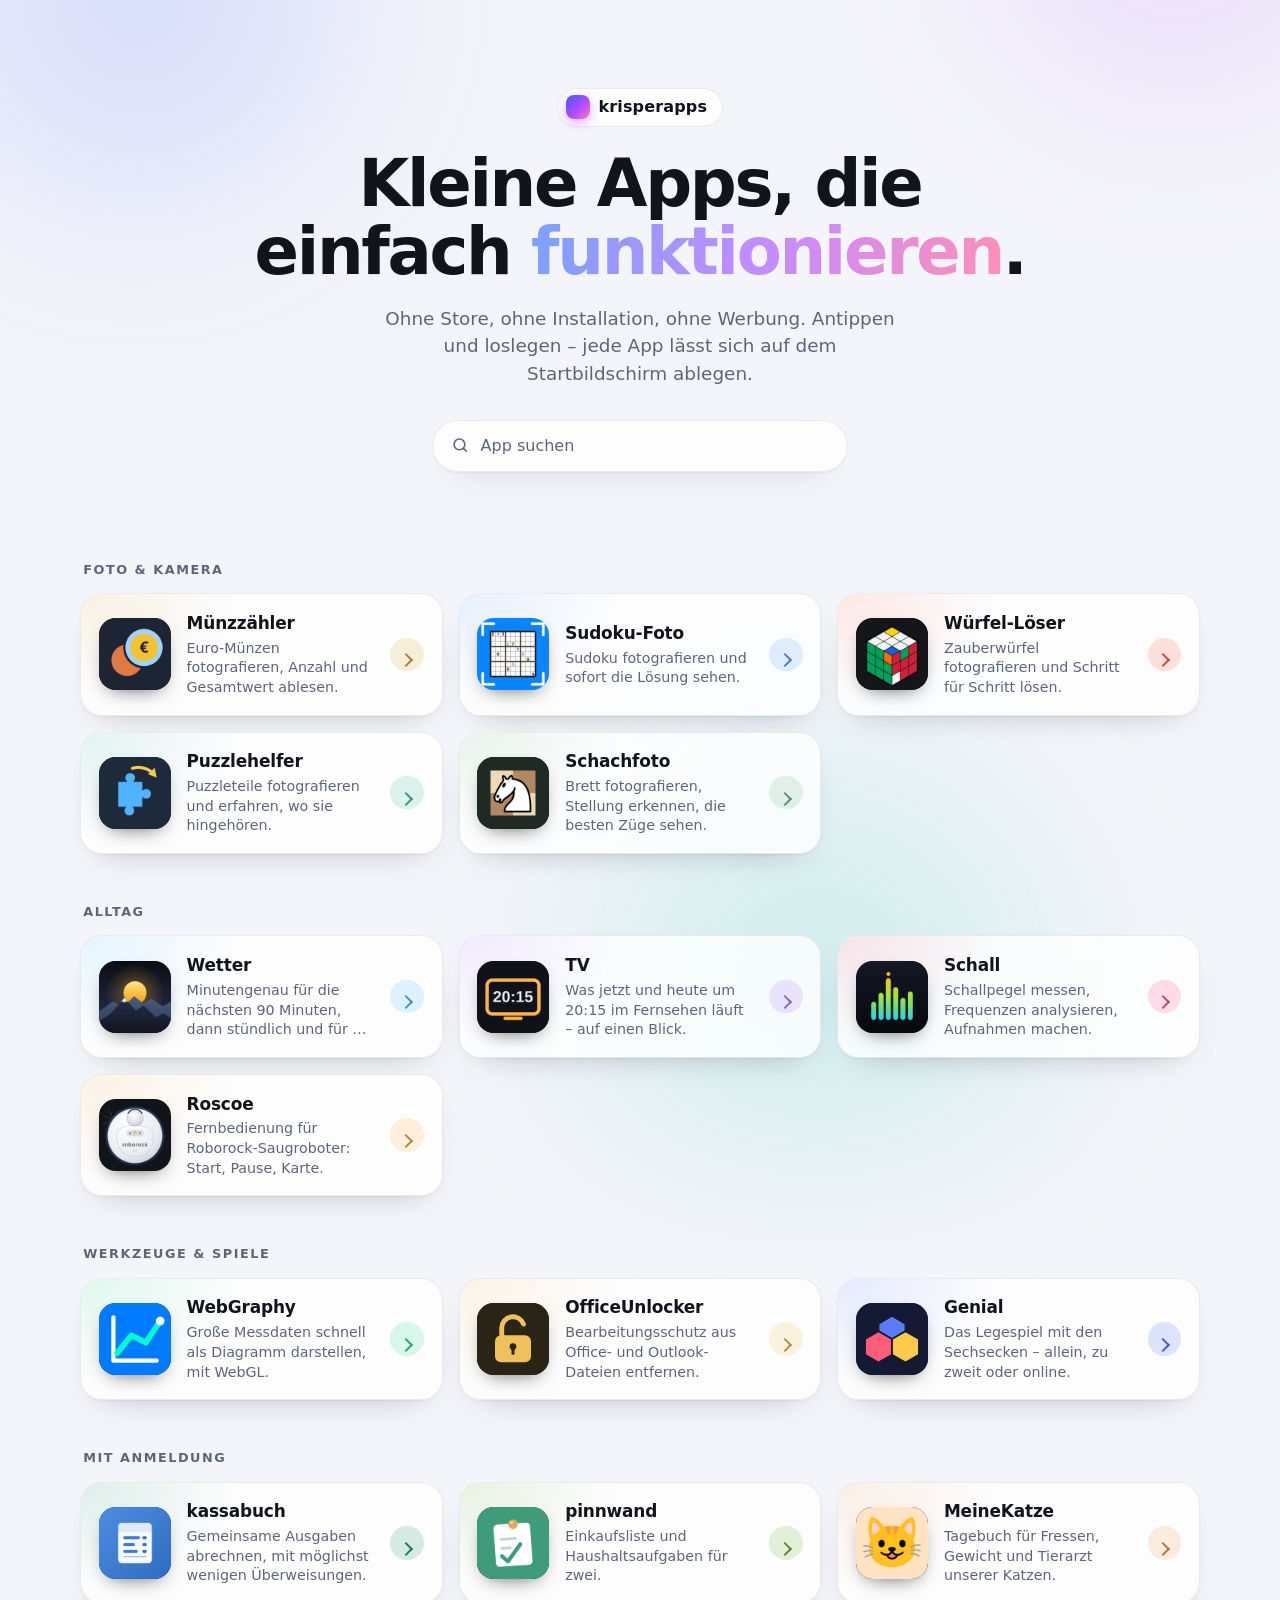
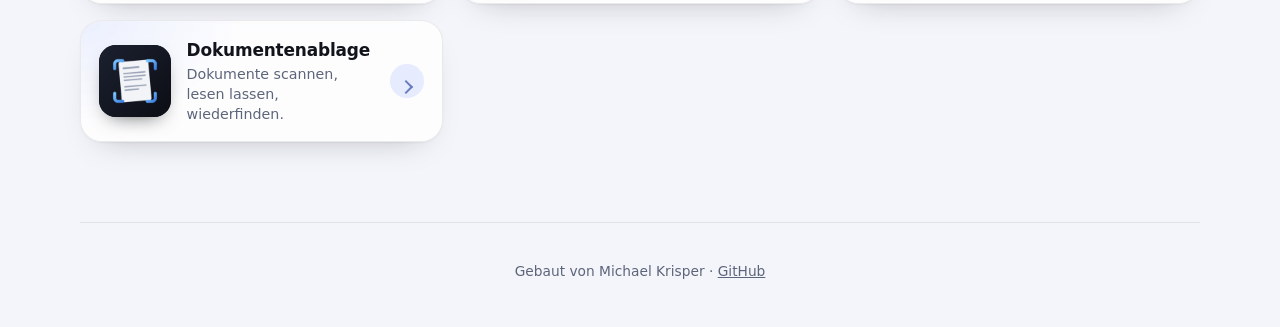
==== krisperapps.de/index.html @ e1008fd4 "Add the krisperapps.de start page and fix the app links Closes #1" ====
<!doctype html>
<html lang="de">
<head>
<meta charset="utf-8">
<meta name="viewport" content="width=device-width, initial-scale=1, viewport-fit=cover">
<title>krisperapps – kleine Apps, die einfach funktionieren</title>
<meta name="description" content="Web-Apps von Michael Krisper: Foto-Helfer, Wetter, TV-Programm, Werkzeuge und Spiele. Ohne Installation, direkt im Browser.">
<meta name="theme-color" content="#0b0d14" media="(prefers-color-scheme: dark)">
<meta name="theme-color" content="#f4f5fa" media="(prefers-color-scheme: light)">
<link rel="icon" href="favicon.svg" type="image/svg+xml">
<link rel="stylesheet" href="style.css">
</head>
<body>
<div class="glow" aria-hidden="true"></div>

<header class="hero">
  <p class="brand"><span class="mark" aria-hidden="true"></span>krisperapps</p>
  <h1>Kleine Apps, die einfach <em>funktionieren</em>.</h1>
  <p class="lead">Ohne Store, ohne Installation, ohne Werbung. Antippen und loslegen – jede App lässt sich auf dem Startbildschirm ablegen.</p>
  <label class="search">
    <svg viewBox="0 0 24 24" aria-hidden="true"><circle cx="11" cy="11" r="7"/><path d="m20 20-3.5-3.5"/></svg>
    <input id="q" type="search" placeholder="App suchen" autocomplete="off" aria-label="App suchen">
  </label>
</header>

<main id="apps">

<section>
  <h2>Foto &amp; Kamera</h2>
  <div class="grid">
    <a class="card" href="https://muenzen.krisperapps.de/" style="--accent:#e2b13c">
      <img src="icons/muenzen.png" alt="" width="72" height="72" loading="lazy">
      <div><h3>Münzzähler</h3><p>Euro-Münzen fotografieren, Anzahl und Gesamtwert ablesen.</p></div>
      <span class="open">Öffnen</span>
    </a>
    <a class="card" href="https://sudoku.krisperapps.de/" style="--accent:#6aa8ff">
      <img src="icons/sudoku.png" alt="" width="72" height="72" loading="lazy">
      <div><h3>Sudoku-Foto</h3><p>Sudoku fotografieren und sofort die Lösung sehen.</p></div>
      <span class="open">Öffnen</span>
    </a>
    <a class="card" href="https://rubik.krisperapps.de/" style="--accent:#ff6b4a">
      <img src="icons/rubik.png" alt="" width="72" height="72" loading="lazy">
      <div><h3>Würfel-Löser</h3><p>Zauberwürfel fotografieren und Schritt für Schritt lösen.</p></div>
      <span class="open">Öffnen</span>
    </a>
    <a class="card" href="https://puzzle.krisperapps.de/" style="--accent:#4fc3a1">
      <img src="icons/puzzle.png" alt="" width="72" height="72" loading="lazy">
      <div><h3>Puzzlehelfer</h3><p>Puzzleteile fotografieren und erfahren, wo sie hingehören.</p></div>
      <span class="open">Öffnen</span>
    </a>
    <a class="card" href="https://schach.krisperapps.de/" style="--accent:#7fbf8e">
      <img src="icons/schach.png" alt="" width="72" height="72" loading="lazy">
      <div><h3>Schachfoto</h3><p>Brett fotografieren, Stellung erkennen, die besten Züge sehen.</p></div>
      <span class="open">Öffnen</span>
    </a>
  </div>
</section>

<section>
  <h2>Alltag</h2>
  <div class="grid">
    <a class="card" href="https://wetter.krisperapps.de/" style="--accent:#5cc8ff">
      <img src="icons/wetter.png" alt="" width="72" height="72" loading="lazy">
      <div><h3>Wetter</h3><p>Minutengenau für die nächsten 90 Minuten, dann stündlich und für 7 Tage.</p></div>
      <span class="open">Öffnen</span>
    </a>
    <a class="card" href="https://tv.krisperapps.de/" style="--accent:#b388ff">
      <img src="icons/tv.png" alt="" width="72" height="72" loading="lazy">
      <div><h3>TV</h3><p>Was jetzt und heute um 20:15 im Fernsehen läuft – auf einen Blick.</p></div>
      <span class="open">Öffnen</span>
    </a>
    <a class="card" href="https://schall.krisperapps.de/" style="--accent:#ff5c8a">
      <img src="icons/schall.png" alt="" width="72" height="72" loading="lazy">
      <div><h3>Schall</h3><p>Schallpegel messen, Frequenzen analysieren, Aufnahmen machen.</p></div>
      <span class="open">Öffnen</span>
    </a>
    <a class="card" href="https://roscoe.krisperapps.de/" style="--accent:#ffb347">
      <img src="icons/roscoe.png" alt="" width="72" height="72" loading="lazy">
      <div><h3>Roscoe</h3><p>Fernbedienung für Roborock-Saugroboter: Start, Pause, Karte.</p></div>
      <span class="open">Öffnen</span>
    </a>
  </div>
</section>

<section>
  <h2>Werkzeuge &amp; Spiele</h2>
  <div class="grid">
    <a class="card" href="https://webgraphy.krisperapps.de/" style="--accent:#3ddc97">
      <img src="icons/webgraphy.png" alt="" width="72" height="72" loading="lazy">
      <div><h3>WebGraphy</h3><p>Große Messdaten schnell als Diagramm darstellen, mit WebGL.</p></div>
      <span class="open">Öffnen</span>
    </a>
    <a class="card" href="https://officeunlocker.krisperapps.de/" style="--accent:#f0c05a">
      <img src="icons/officeunlocker.svg" alt="" width="72" height="72" loading="lazy">
      <div><h3>OfficeUnlocker</h3><p>Bearbeitungsschutz aus Office- und Outlook-Dateien entfernen.</p></div>
      <span class="open">Öffnen</span>
    </a>
    <a class="card" href="https://genial.krisperapps.de/" style="--accent:#5b7cfa">
      <img src="icons/genial.svg" alt="" width="72" height="72" loading="lazy">
      <div><h3>Genial</h3><p>Das Legespiel mit den Sechsecken – allein, zu zweit oder online.</p></div>
      <span class="open">Öffnen</span>
    </a>
  </div>
</section>

<section>
  <h2>Mit Anmeldung</h2>
  <div class="grid">
    <a class="card" href="https://kassabuch.krisperapps.de/" style="--accent:#2f9e77">
      <img src="icons/kassabuch.png" alt="" width="72" height="72" loading="lazy">
      <div><h3>kassabuch</h3><p>Gemeinsame Ausgaben abrechnen, mit möglichst wenigen Überweisungen.</p></div>
      <span class="open">Öffnen</span>
    </a>
    <a class="card" href="https://pinnwand.krisperapps.de/" style="--accent:#7cb342">
      <img src="icons/pinnwand.png" alt="" width="72" height="72" loading="lazy">
      <div><h3>pinnwand</h3><p>Einkaufsliste und Haushaltsaufgaben für zwei.</p></div>
      <span class="open">Öffnen</span>
    </a>
    <a class="card" href="https://meinekatze.krisperapps.de/" style="--accent:#f0a05a">
      <img src="icons/meinekatze.png" alt="" width="72" height="72" loading="lazy">
      <div><h3>MeineKatze</h3><p>Tagebuch für Fressen, Gewicht und Tierarzt unserer Katzen.</p></div>
      <span class="open">Öffnen</span>
    </a>
    <a class="card" href="https://dokumentenablage.krisperapps.de/" style="--accent:#8aa4ff">
      <img src="icons/dokumentenablage.png" alt="" width="72" height="72" loading="lazy">
      <div><h3>Dokumentenablage</h3><p>Dokumente scannen, lesen lassen, wiederfinden.</p></div>
      <span class="open">Öffnen</span>
    </a>
  </div>
</section>

<p id="none" hidden>Keine App gefunden.</p>
</main>

<footer>
  <p>Gebaut von Michael Krisper · <a href="https://github.com/michaelkrisper">GitHub</a></p>
</footer>

<script src="app.js" defer></script>
</body>
</html>
---- krisperapps.de/style.css ----
:root {
  color-scheme: dark light;
  --bg: #0b0d14;
  --bg2: #11141f;
  --text: #f2f4fb;
  --muted: #9aa3ba;
  --card: rgb(255 255 255 / 0.045);
  --card-border: rgb(255 255 255 / 0.09);
  --card-hover: rgb(255 255 255 / 0.075);
  --shadow: 0 1px 0 rgb(255 255 255 / 0.06) inset, 0 12px 32px -18px rgb(0 0 0 / 0.8);
  --blob1: #3b5bff;
  --blob2: #b14bff;
  --blob3: #00c2a8;
  --blob-alpha: 0.34;
}

@media (prefers-color-scheme: light) {
  :root {
    --bg: #f4f5fa;
    --bg2: #ffffff;
    --text: #12141c;
    --muted: #5d657a;
    --card: rgb(255 255 255 / 0.78);
    --card-border: rgb(18 20 28 / 0.08);
    --card-hover: #ffffff;
    --shadow: 0 1px 2px rgb(18 20 28 / 0.05), 0 14px 34px -22px rgb(18 20 28 / 0.35);
    --blob-alpha: 0.2;
  }
}

* { box-sizing: border-box; }

html { -webkit-text-size-adjust: 100%; }

body {
  margin: 0;
  min-height: 100vh;
  background: var(--bg);
  color: var(--text);
  font: 16px/1.5 system-ui, -apple-system, "Segoe UI", Roboto, "Helvetica Neue", sans-serif;
  -webkit-font-smoothing: antialiased;
  overflow-x: hidden;
}

/* Soft coloured light behind the page. */
.glow {
  position: fixed;
  inset: -20vmax;
  z-index: -1;
  opacity: var(--blob-alpha);
  filter: blur(90px);
  background:
    radial-gradient(38vmax 38vmax at 22% 18%, var(--blob1), transparent 62%),
    radial-gradient(34vmax 34vmax at 80% 12%, var(--blob2), transparent 60%),
    radial-gradient(40vmax 40vmax at 60% 88%, var(--blob3), transparent 62%);
  animation: drift 26s ease-in-out infinite alternate;
}

@keyframes drift {
  to { transform: translate3d(3vmax, -2vmax, 0) rotate(8deg) scale(1.06); }
}

.hero, main, footer {
  width: min(1120px, 100% - 2.5rem);
  margin-inline: auto;
}

.hero {
  padding: clamp(2.5rem, 8vw, 5.5rem) 0 clamp(1.5rem, 4vw, 2.5rem);
  text-align: center;
}

.brand {
  display: inline-flex;
  align-items: center;
  gap: 0.55rem;
  margin: 0 0 1.4rem;
  padding: 0.4rem 0.95rem 0.4rem 0.5rem;
  border: 1px solid var(--card-border);
  border-radius: 999px;
  background: var(--card);
  backdrop-filter: blur(12px);
  font-weight: 650;
  letter-spacing: 0.01em;
}

.mark {
  width: 1.5rem;
  height: 1.5rem;
  border-radius: 0.5rem;
  background:
    linear-gradient(135deg, var(--blob1), var(--blob2) 55%, #ff7ab6);
  box-shadow: 0 4px 14px -4px var(--blob2);
}

h1 {
  margin: 0 auto;
  max-width: 17ch;
  font-size: clamp(2.1rem, 6.4vw, 4.1rem);
  line-height: 1.04;
  letter-spacing: -0.035em;
  font-weight: 760;
  text-wrap: balance;
}

h1 em {
  font-style: normal;
  background: linear-gradient(100deg, #7aa2ff, #c58bff 50%, #ff8fb8);
  -webkit-background-clip: text;
  background-clip: text;
  color: transparent;
}

.lead {
  margin: 1.2rem auto 0;
  max-width: 46ch;
  color: var(--muted);
  font-size: clamp(1rem, 2.2vw, 1.15rem);
  text-wrap: pretty;
}

.search {
  display: flex;
  align-items: center;
  gap: 0.6rem;
  width: min(26rem, 100%);
  margin: 2rem auto 0;
  padding: 0.75rem 1.1rem;
  border: 1px solid var(--card-border);
  border-radius: 999px;
  background: var(--card);
  backdrop-filter: blur(14px);
  box-shadow: var(--shadow);
  transition: border-color 0.2s;
}

.search:focus-within { border-color: #7aa2ff; }

.search svg {
  width: 1.15rem;
  height: 1.15rem;
  flex: none;
  fill: none;
  stroke: var(--muted);
  stroke-width: 2;
  stroke-linecap: round;
}

.search input {
  flex: 1;
  min-width: 0;
  border: 0;
  outline: 0;
  background: none;
  color: inherit;
  font: inherit;
}

.search input::placeholder { color: var(--muted); }

section { margin-top: clamp(2rem, 5vw, 3rem); }

h2 {
  margin: 0 0 0.9rem 0.2rem;
  color: var(--muted);
  font-size: 0.8rem;
  font-weight: 650;
  letter-spacing: 0.12em;
  text-transform: uppercase;
}

.grid {
  display: grid;
  grid-template-columns: repeat(auto-fill, minmax(min(100%, 19.5rem), 1fr));
  gap: 1rem;
}

.card {
  --accent: #7aa2ff;
  position: relative;
  display: grid;
  grid-template-columns: auto 1fr auto;
  align-items: center;
  gap: 1rem;
  padding: 1.05rem 1.1rem;
  border: 1px solid var(--card-border);
  border-radius: 1.35rem;
  background: var(--card);
  backdrop-filter: blur(14px);
  box-shadow: var(--shadow);
  color: inherit;
  text-decoration: none;
  overflow: hidden;
  isolation: isolate;
  transition: transform 0.22s cubic-bezier(0.2, 0.8, 0.2, 1), background 0.22s, border-color 0.22s, box-shadow 0.22s;
}

/* The app's own colour, shining in from the icon's corner. */
.card::before {
  content: "";
  position: absolute;
  inset: 0;
  z-index: -1;
  background: radial-gradient(14rem 9rem at 0% 0%, color-mix(in srgb, var(--accent) 34%, transparent), transparent 72%);
  opacity: 0.45;
  transition: opacity 0.22s;
}

.card:hover,
.card:focus-visible {
  transform: translateY(-3px);
  background: var(--card-hover);
  border-color: color-mix(in srgb, var(--accent) 55%, var(--card-border));
  box-shadow: var(--shadow), 0 18px 40px -22px var(--accent);
  outline: 0;
}

.card:hover::before,
.card:focus-visible::before { opacity: 1; }

.card:active { transform: translateY(-1px) scale(0.99); }

.card img {
  width: 4.5rem;
  height: 4.5rem;
  border-radius: 1.05rem;
  box-shadow: 0 8px 20px -10px rgb(0 0 0 / 0.7), 0 0 0 1px rgb(255 255 255 / 0.08);
  background: #1a1d28;
}

.card h3 {
  margin: 0;
  font-size: 1.06rem;
  font-weight: 680;
  letter-spacing: -0.01em;
}

.card p {
  margin: 0.15rem 0 0;
  color: var(--muted);
  font-size: 0.89rem;
  line-height: 1.38;
  display: -webkit-box;
  -webkit-box-orient: vertical;
  -webkit-line-clamp: 3;
  line-clamp: 3;
  overflow: hidden;
}

.open {
  display: grid;
  place-items: center;
  width: 2.1rem;
  height: 2.1rem;
  border-radius: 50%;
  background: color-mix(in srgb, var(--accent) 20%, transparent);
  color: color-mix(in srgb, var(--accent) 72%, var(--text));
  font-size: 0;
  transition: background 0.22s, color 0.22s, transform 0.22s;
}

.open::after {
  content: "";
  width: 0.5rem;
  height: 0.5rem;
  margin-left: -0.15rem;
  border: solid currentColor;
  border-width: 2px 2px 0 0;
  transform: rotate(45deg);
}

.card:hover .open,
.card:focus-visible .open {
  background: var(--accent);
  color: #0b0d14;
  transform: translateX(2px);
}

#none {
  margin: 3rem 0;
  color: var(--muted);
  text-align: center;
}

footer {
  margin-top: clamp(3rem, 8vw, 5rem);
  padding: 1.5rem 0 calc(2rem + env(safe-area-inset-bottom));
  border-top: 1px solid var(--card-border);
  color: var(--muted);
  font-size: 0.86rem;
  text-align: center;
}

footer a { color: inherit; }

@media (max-width: 26rem) {
  .card { grid-template-columns: auto 1fr; }
  .open { display: none; }
  .card img { width: 3.75rem; height: 3.75rem; border-radius: 0.9rem; }
}

@media (prefers-reduced-motion: reduce) {
  .glow { animation: none; }
  .card { transition: none; }
}
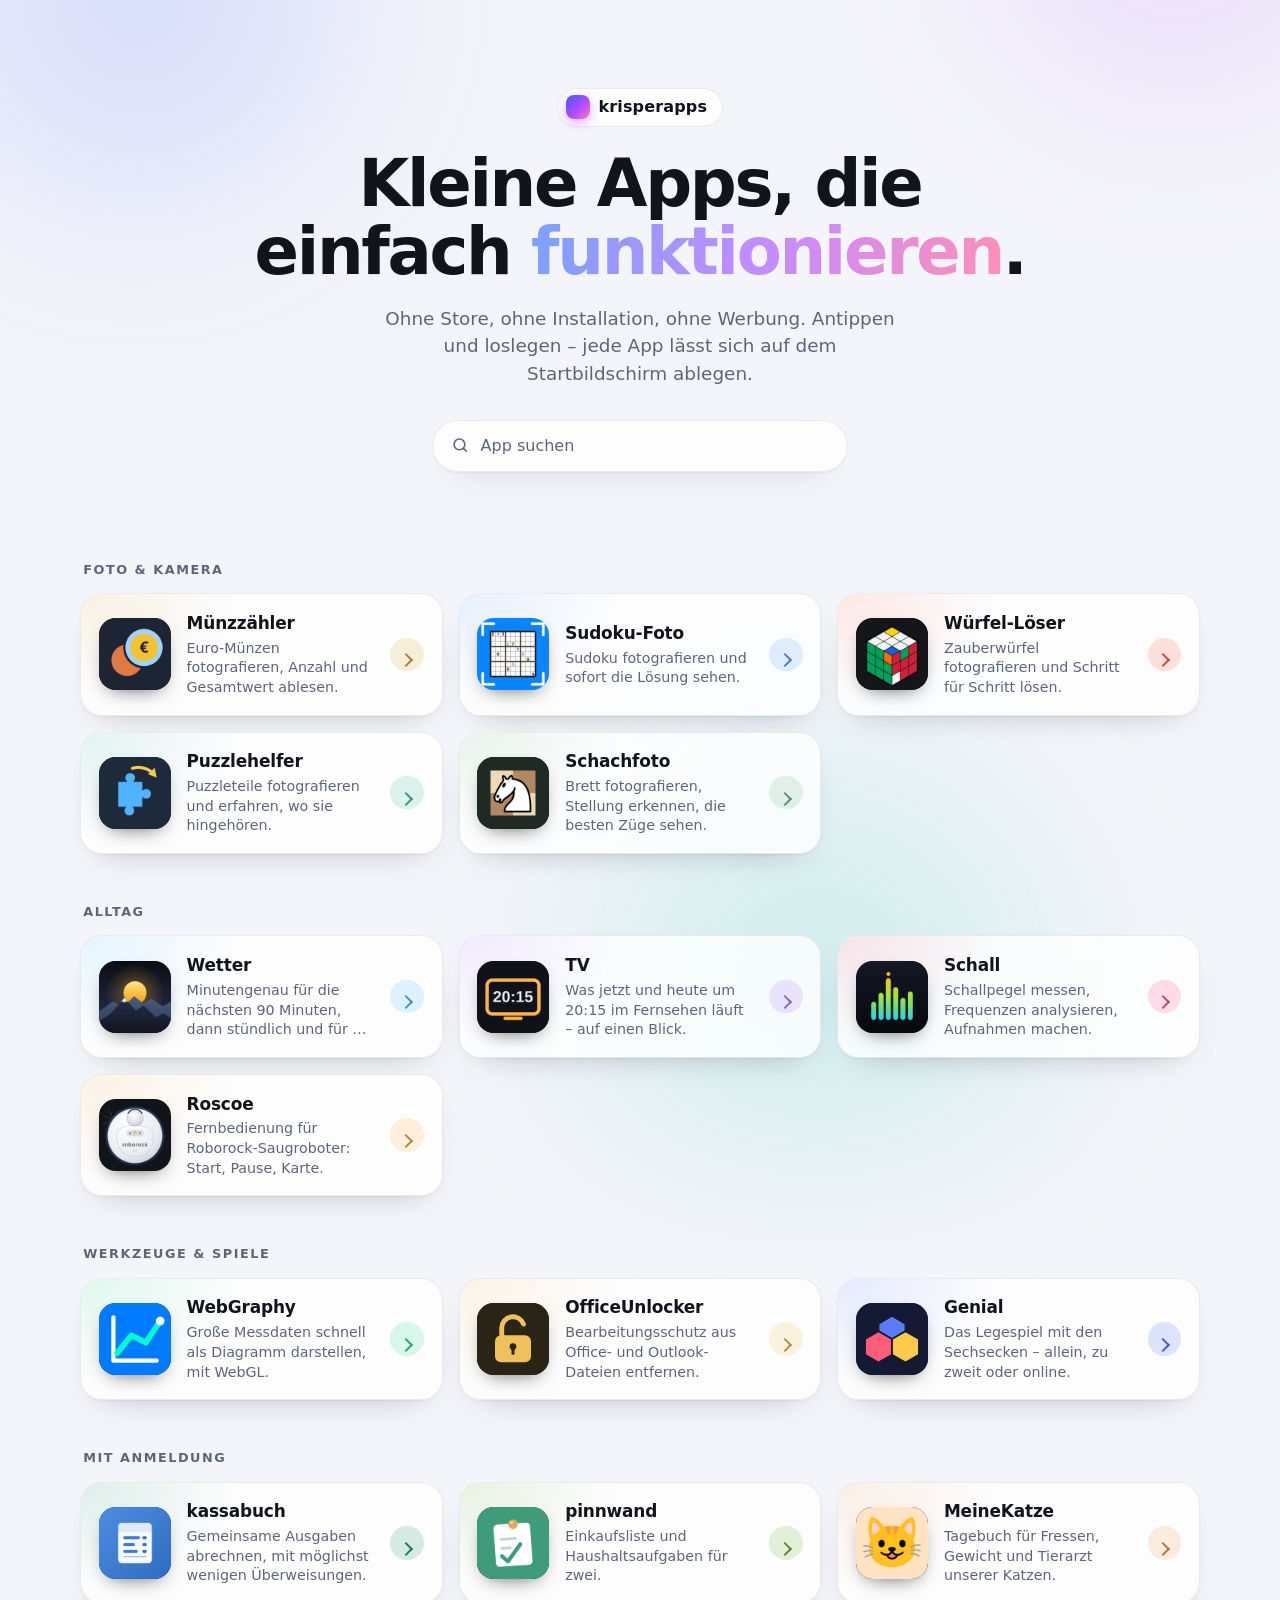
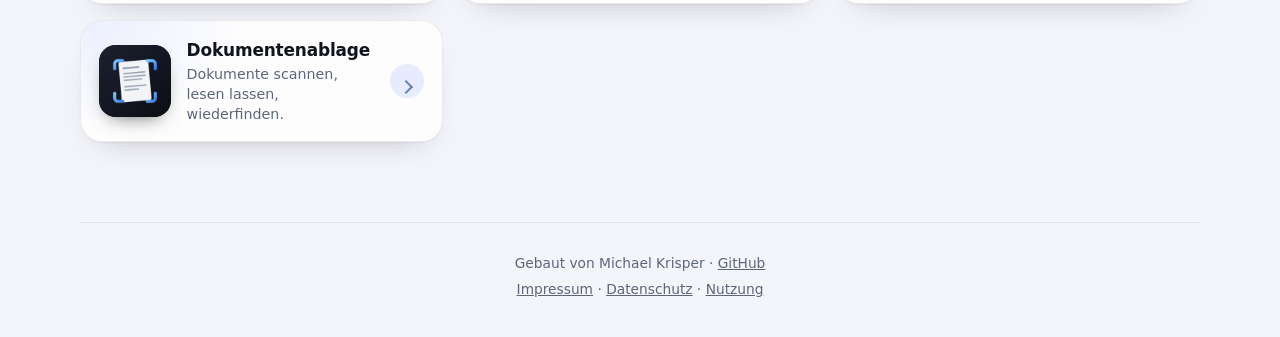
==== commit 032b0338: "Add Impressum, privacy notice and terms to the start page" ====
--- a/krisperapps.de/index.html
+++ b/krisperapps.de/index.html
@@ -134,6 +134,7 @@
 
 <footer>
   <p>Gebaut von Michael Krisper · <a href="https://github.com/michaelkrisper">GitHub</a></p>
+  <p><a href="impressum/">Impressum</a> · <a href="datenschutz/">Datenschutz</a> · <a href="nutzung/">Nutzung</a></p>
 </footer>
 
 <script src="app.js" defer></script>
--- a/krisperapps.de/style.css
+++ b/krisperapps.de/style.css
@@ -292,6 +292,30 @@
 }
 
 footer a { color: inherit; }
+footer p { margin: 0.35rem 0; }
+
+.legal-head {
+  width: min(44rem, 100% - 2.5rem);
+  margin-inline: auto;
+  padding-top: clamp(1.5rem, 5vw, 3rem);
+}
+.legal-head .brand { color: var(--text); text-decoration: none; }
+
+main.legal {
+  width: min(44rem, 100% - 2.5rem);
+  line-height: 1.6;
+  overflow-wrap: break-word;
+}
+.legal h1 { max-width: none; margin: 1.5rem 0 0.75rem; font-size: clamp(1.9rem, 6vw, 2.6rem); letter-spacing: -0.02em; }
+.legal h2 { margin: 2.25rem 0 0.5rem; font-size: 1.25rem; scroll-margin-top: 1rem; }
+.legal h3 { margin: 1.5rem 0 0.25rem; font-size: 1rem; scroll-margin-top: 1rem; }
+.legal p, .legal ul { margin: 0.5rem 0; color: var(--muted); }
+.legal ul { padding-left: 1.2rem; }
+.legal .lead { color: var(--text); font-size: 1.05rem; }
+.legal strong { color: var(--text); }
+.legal a { color: var(--text); }
+.legal .stand { margin-top: 2.5rem; font-size: 0.86rem; }
+.legal section:target h3 { text-decoration: underline; text-underline-offset: 0.25em; }
 
 @media (max-width: 26rem) {
   .card { grid-template-columns: auto 1fr; }
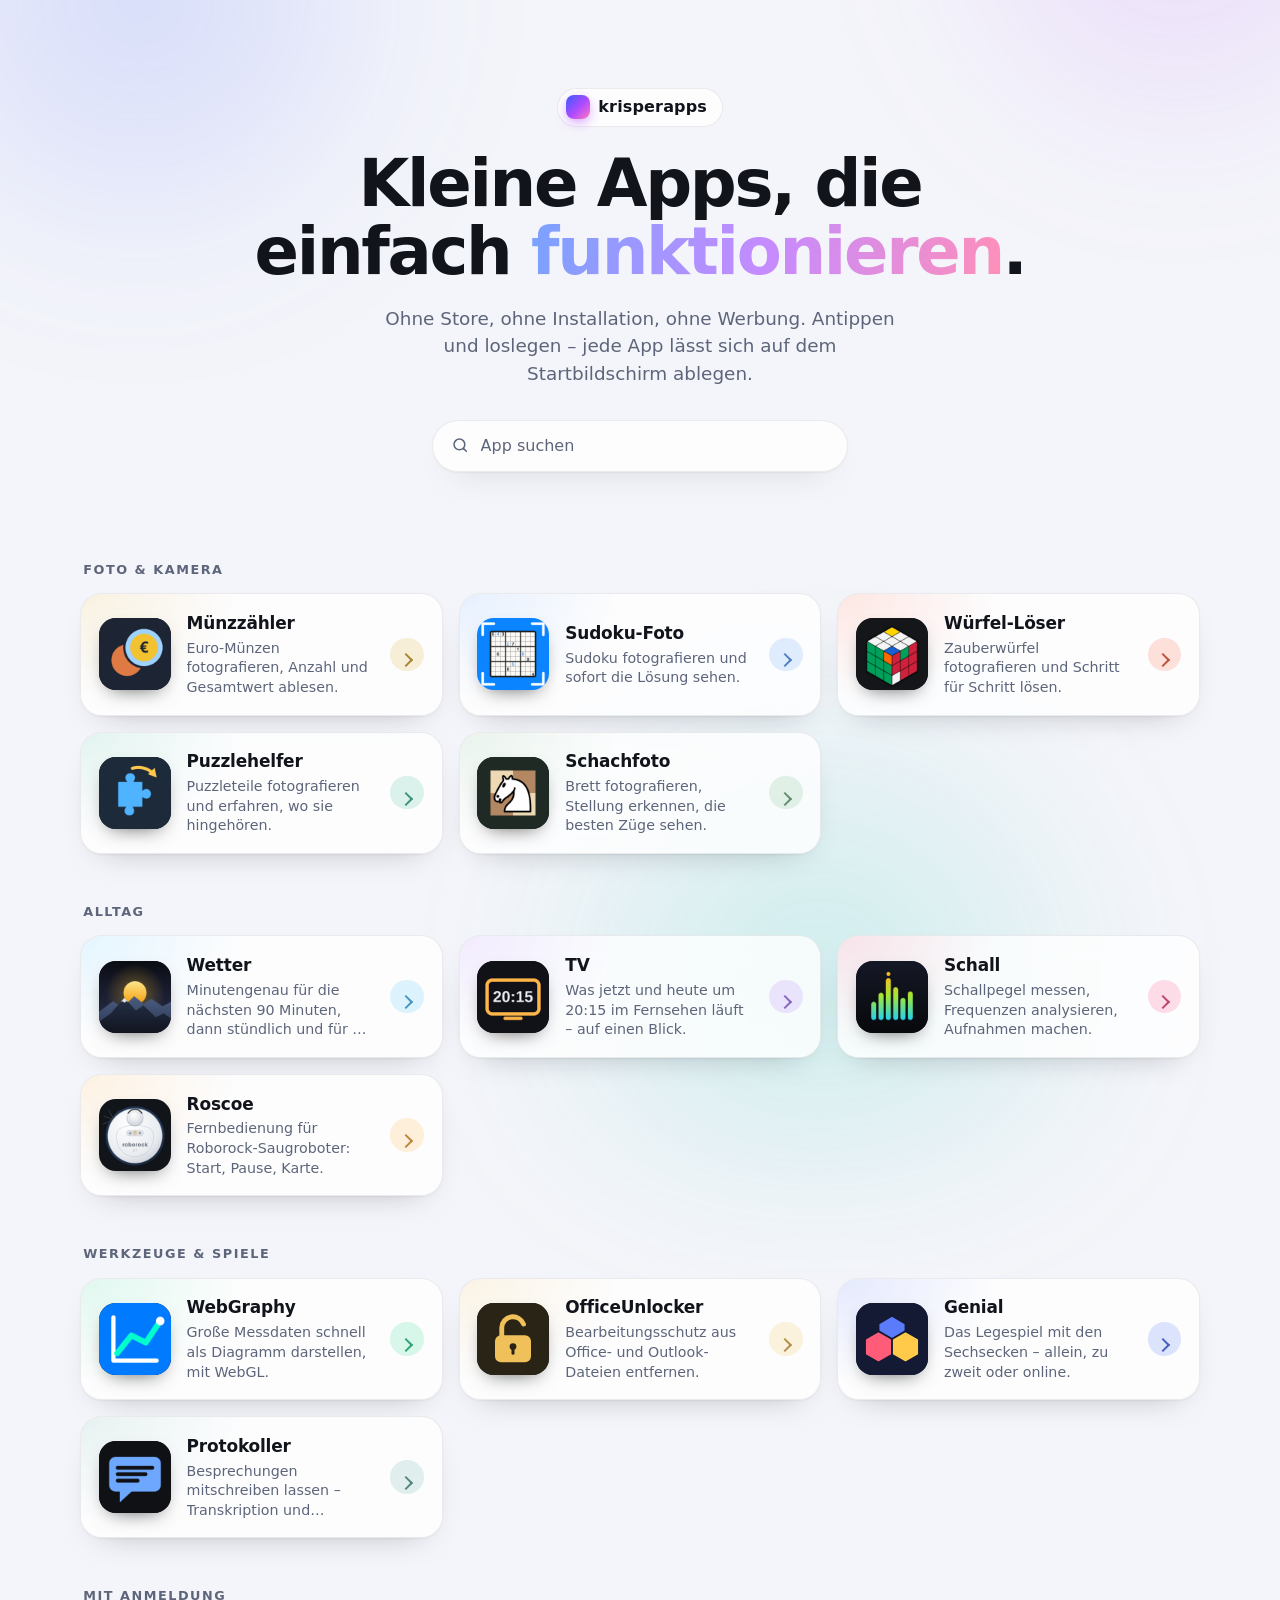
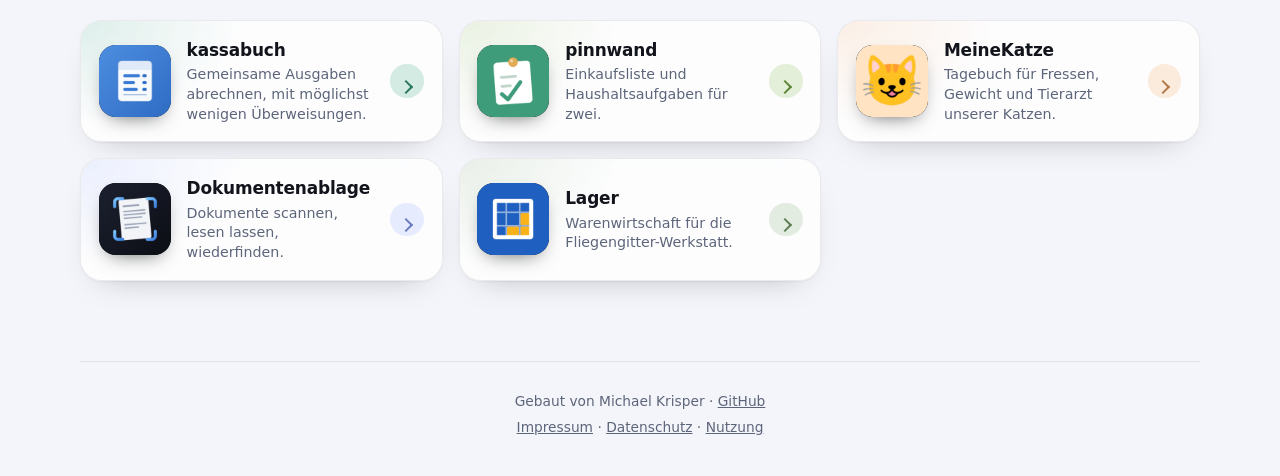
==== commit 59164c61: "Start page: add lager and protokoller" ====
--- a/krisperapps.de/index.html
+++ b/krisperapps.de/index.html
@@ -100,6 +100,11 @@
       <div><h3>Genial</h3><p>Das Legespiel mit den Sechsecken – allein, zu zweit oder online.</p></div>
       <span class="open">Öffnen</span>
     </a>
+    <a class="card" href="https://protokoller.krisperapps.de/" style="--accent:#6fb3a8">
+      <img src="icons/protokoller.png" alt="" width="72" height="72" loading="lazy">
+      <div><h3>Protokoller</h3><p>Besprechungen mitschreiben lassen – Transkription und Sprecher direkt im Browser.</p></div>
+      <span class="open">Öffnen</span>
+    </a>
   </div>
 </section>
 
@@ -126,6 +131,11 @@
       <div><h3>Dokumentenablage</h3><p>Dokumente scannen, lesen lassen, wiederfinden.</p></div>
       <span class="open">Öffnen</span>
     </a>
+    <a class="card" href="https://lager.krisperapps.de/" style="--accent:#7aa66a">
+      <img src="icons/lager.png" alt="" width="72" height="72" loading="lazy">
+      <div><h3>Lager</h3><p>Warenwirtschaft für die Fliegengitter-Werkstatt.</p></div>
+      <span class="open">Öffnen</span>
+    </a>
   </div>
 </section>
 
--- a/krisperapps.de/style.css
+++ b/krisperapps.de/style.css
@@ -313,6 +313,9 @@
 .legal ul { padding-left: 1.2rem; }
 .legal .lead { color: var(--text); font-size: 1.05rem; }
 .legal strong { color: var(--text); }
+.legal code { font-size: 0.9em; }
+.legal li { margin: 0.3rem 0; }
+.legal section { scroll-margin-top: 1rem; }
 .legal a { color: var(--text); }
 .legal .stand { margin-top: 2.5rem; font-size: 0.86rem; }
 .legal section:target h3 { text-decoration: underline; text-underline-offset: 0.25em; }
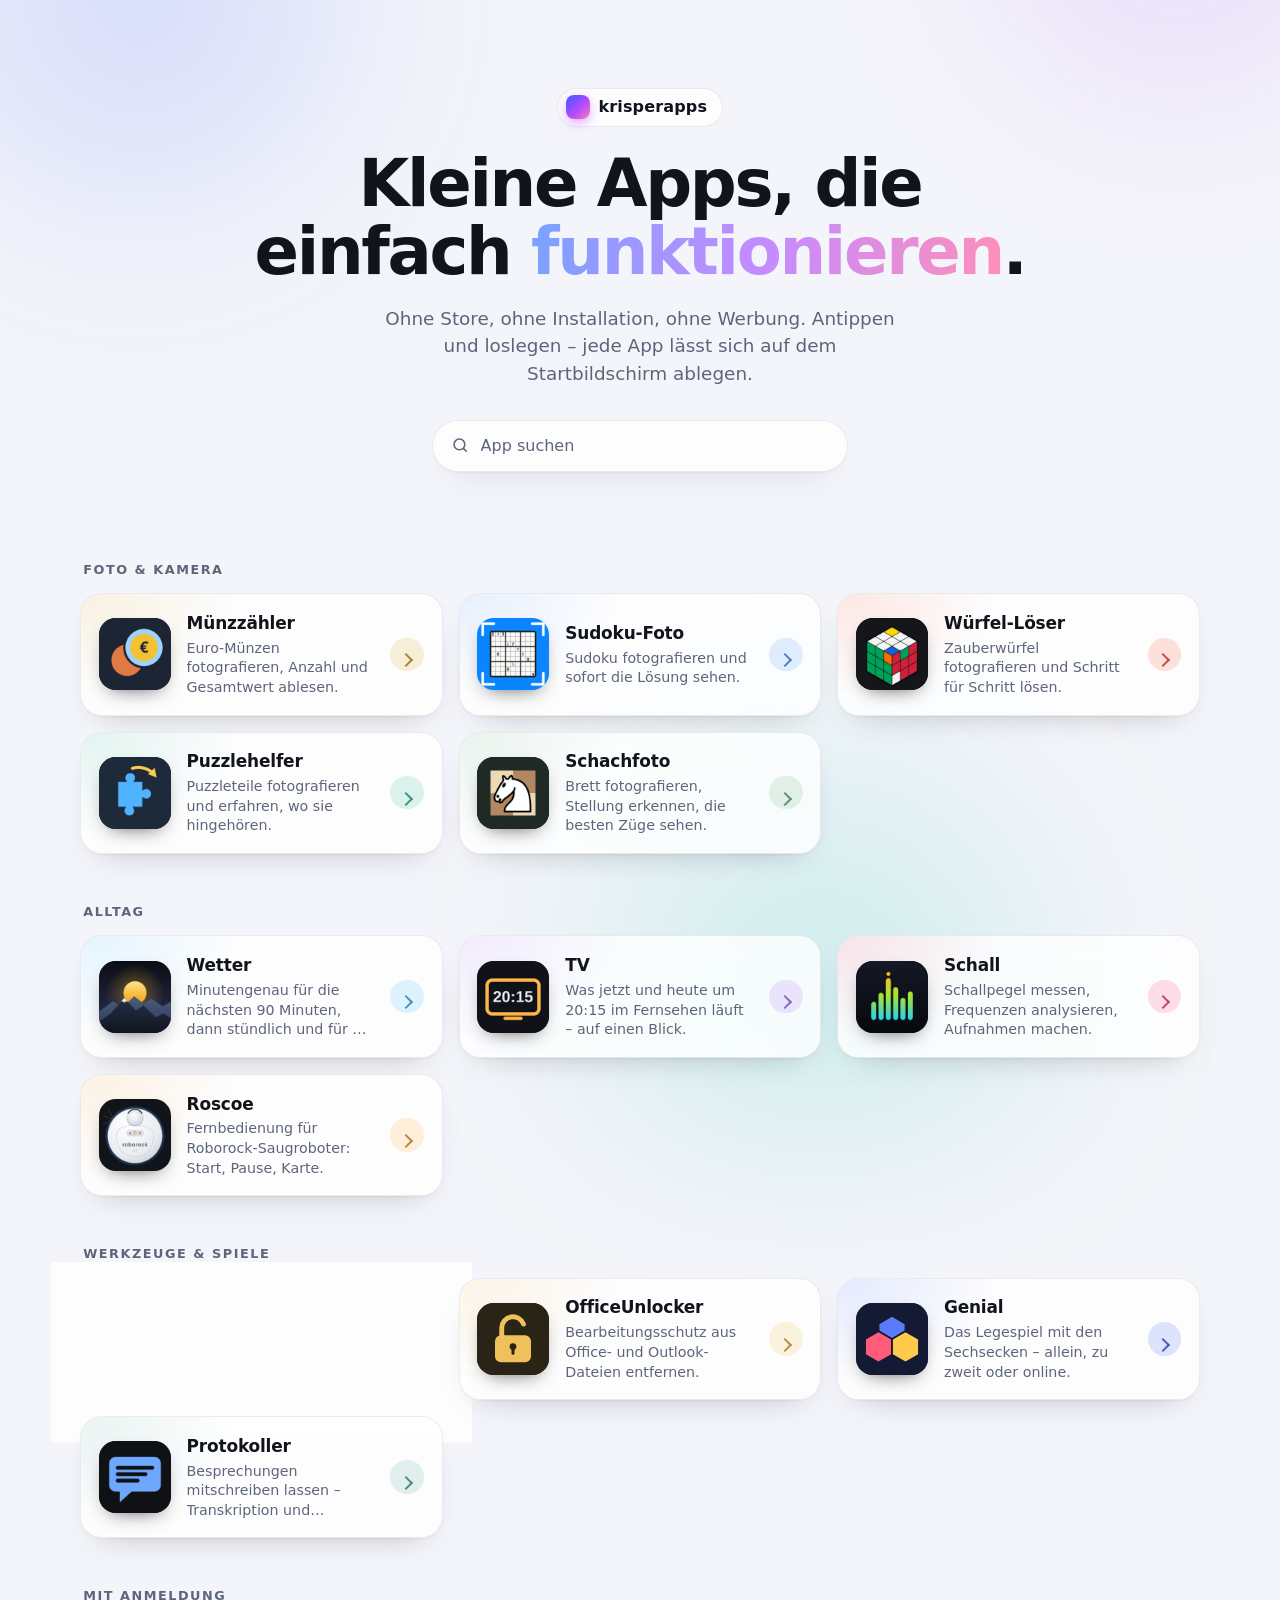
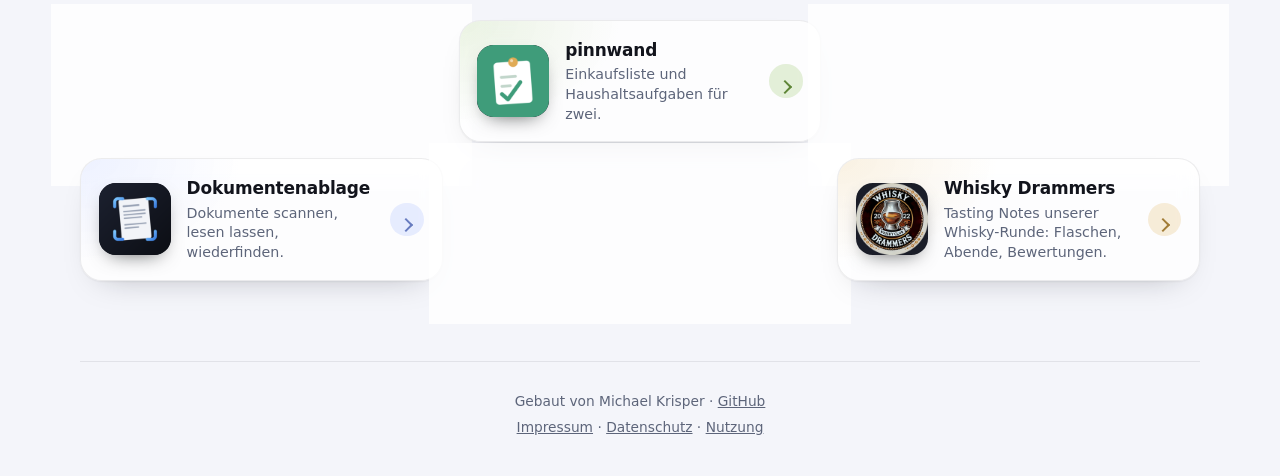
==== commit a2dc78d9: "Start page: add Whisky Drammers; privacy sections for whisky and energieausweis" ====
--- a/krisperapps.de/index.html
+++ b/krisperapps.de/index.html
@@ -136,6 +136,11 @@
       <div><h3>Lager</h3><p>Warenwirtschaft für die Fliegengitter-Werkstatt.</p></div>
       <span class="open">Öffnen</span>
     </a>
+    <a class="card" href="https://whisky.krisperapps.de/" style="--accent:#d9a441">
+      <img src="icons/whisky.png" alt="" width="72" height="72" loading="lazy">
+      <div><h3>Whisky Drammers</h3><p>Tasting Notes unserer Whisky-Runde: Flaschen, Abende, Bewertungen.</p></div>
+      <span class="open">Öffnen</span>
+    </a>
   </div>
 </section>
 
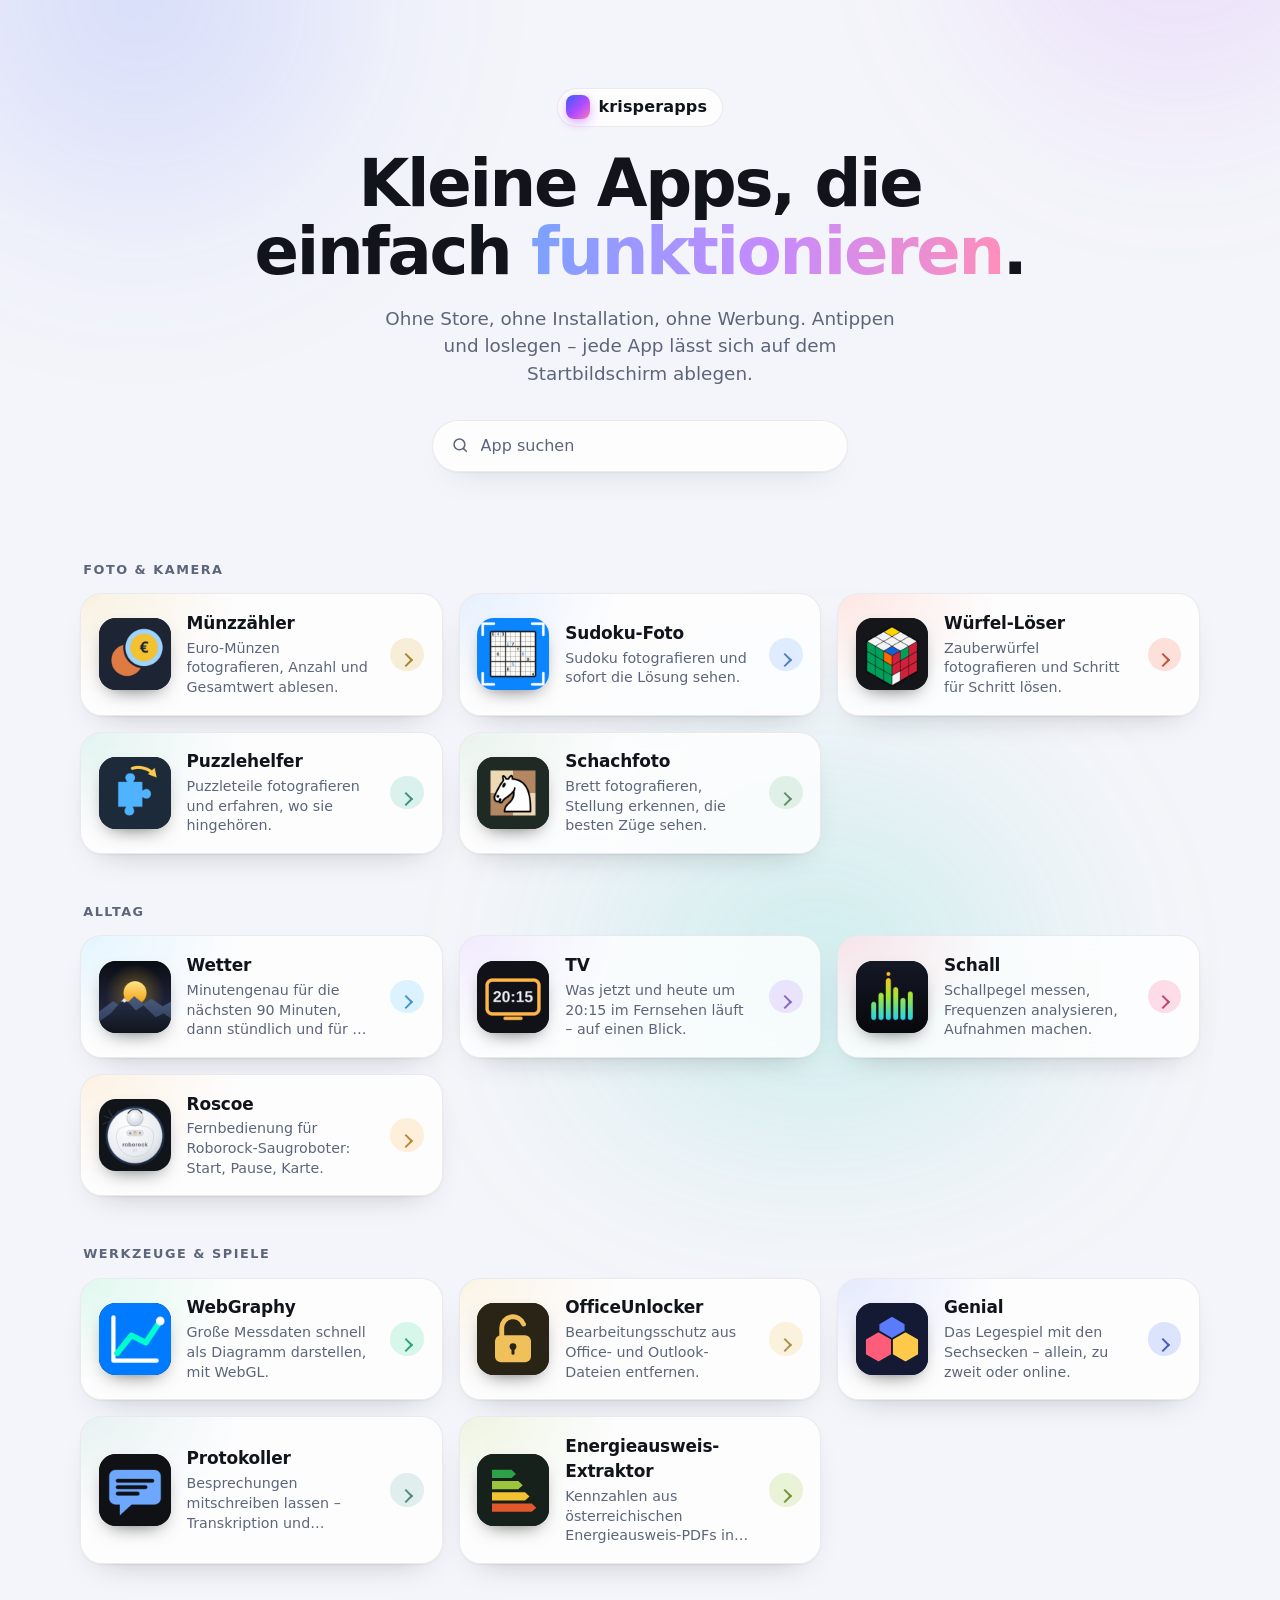
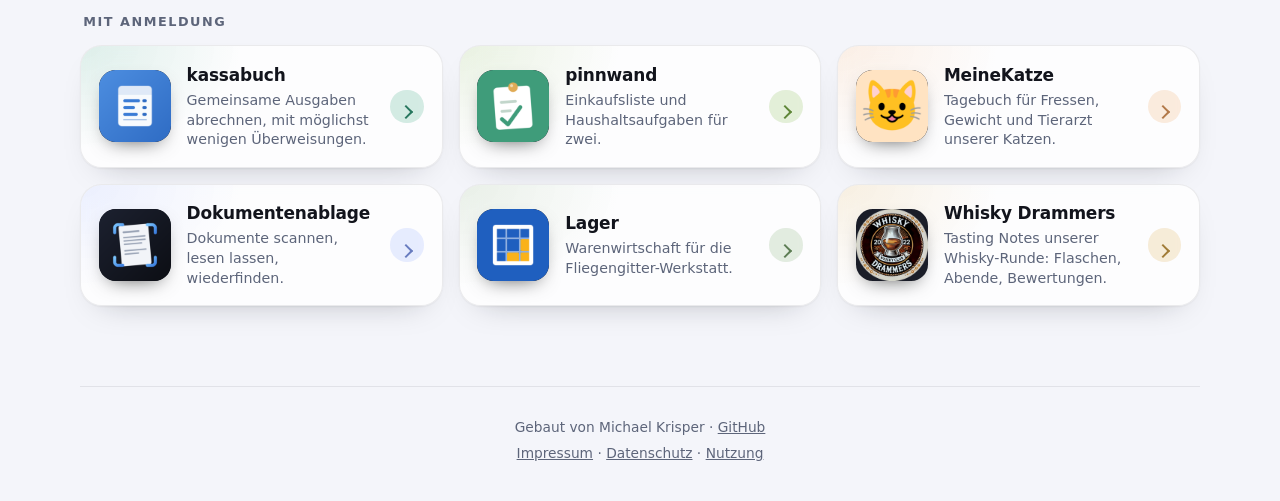
==== commit ce6c351e: "Start page: add the Energieausweis-Extraktor" ====
--- a/krisperapps.de/index.html
+++ b/krisperapps.de/index.html
@@ -105,6 +105,11 @@
       <div><h3>Protokoller</h3><p>Besprechungen mitschreiben lassen – Transkription und Sprecher direkt im Browser.</p></div>
       <span class="open">Öffnen</span>
     </a>
+    <a class="card" href="https://energieausweis.krisperapps.de/" style="--accent:#9bc53d">
+      <img src="icons/energieausweis.svg" alt="" width="72" height="72" loading="lazy">
+      <div><h3>Energieausweis-Extraktor</h3><p>Kennzahlen aus österreichischen Energieausweis-PDFs in eine Excel-Tabelle.</p></div>
+      <span class="open">Öffnen</span>
+    </a>
   </div>
 </section>
 
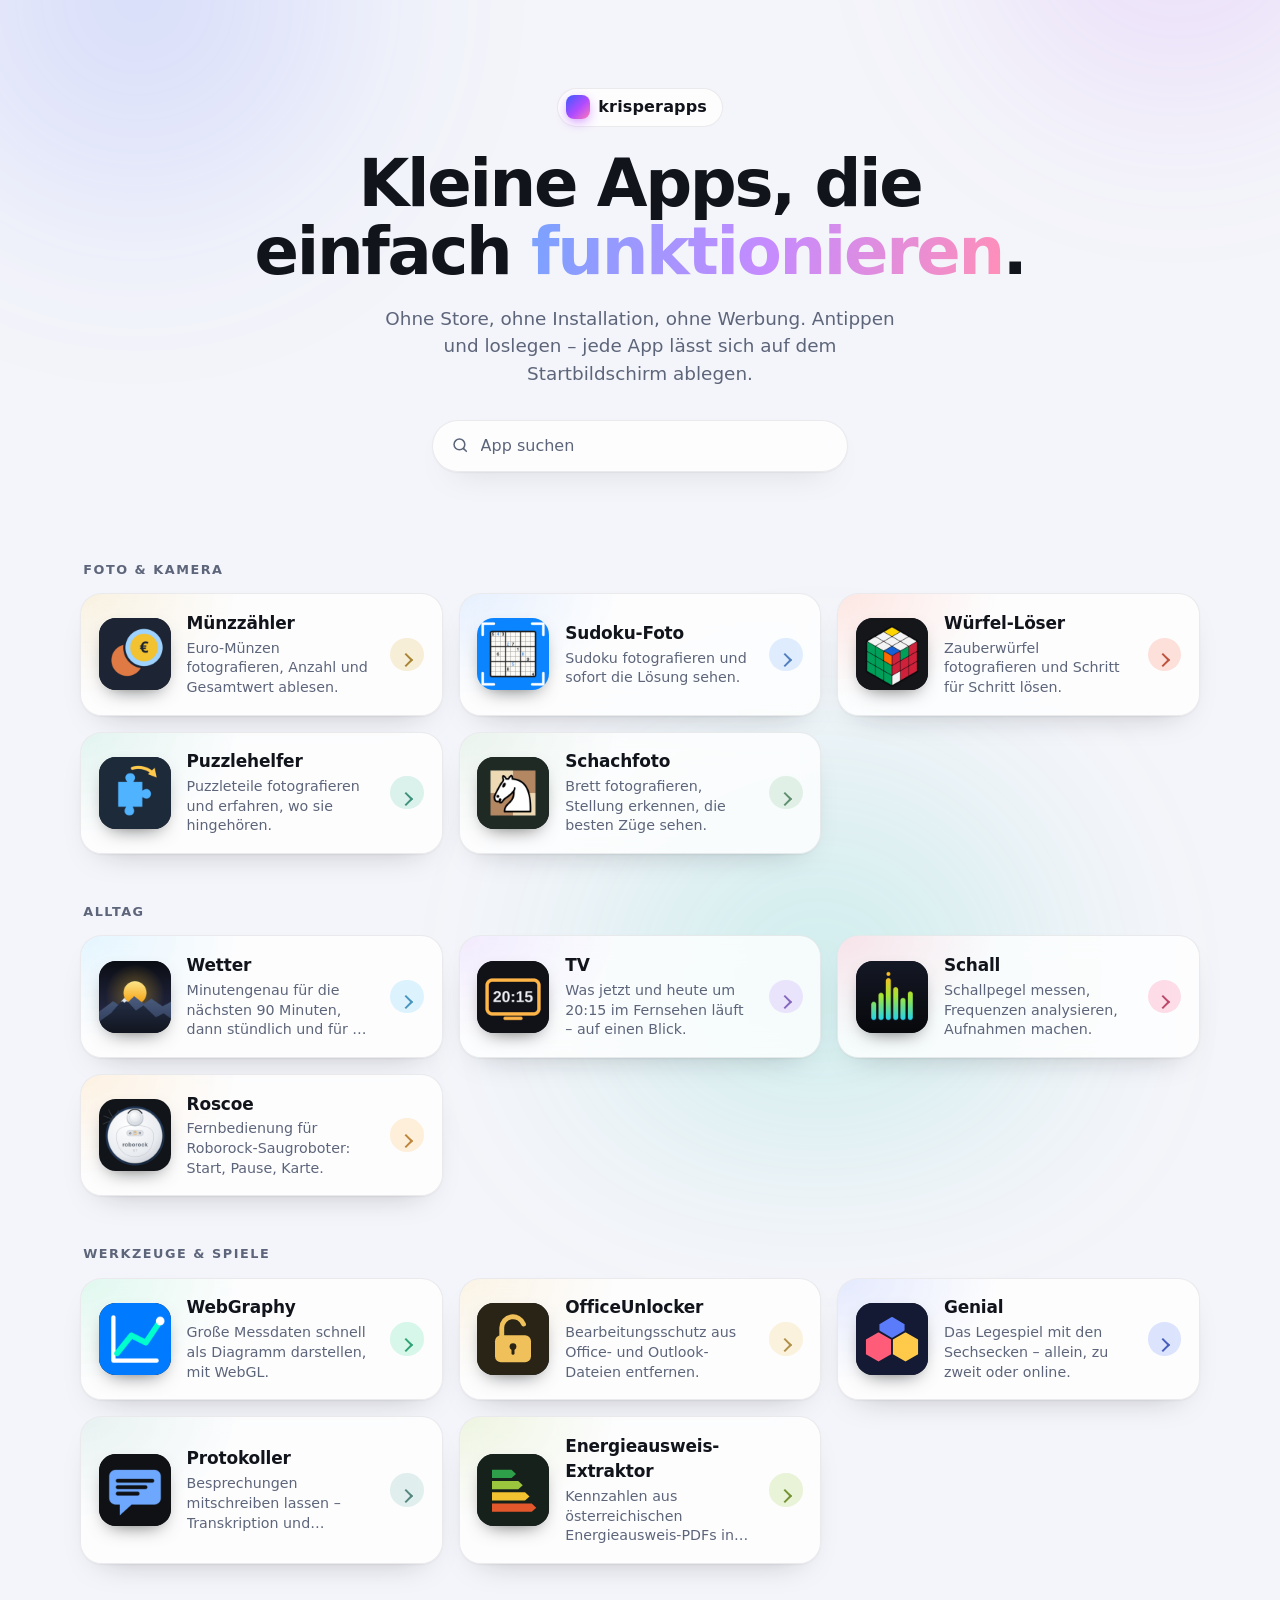
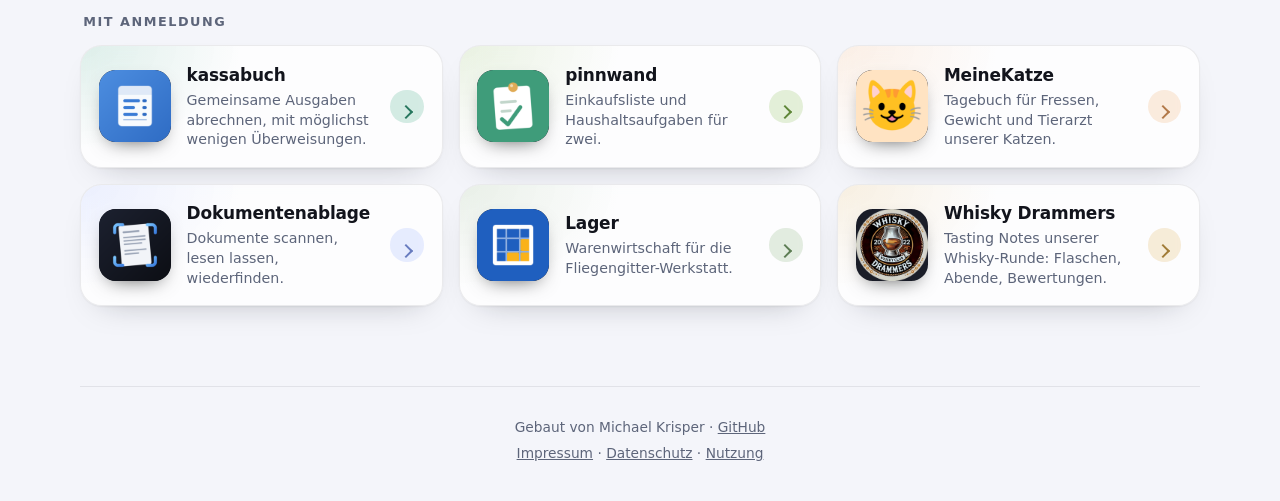
==== commit 444fcdd6: "Start page: installable with its own PWA icons" ====
--- a/krisperapps.de/index.html
+++ b/krisperapps.de/index.html
@@ -8,6 +8,8 @@
 <meta name="theme-color" content="#0b0d14" media="(prefers-color-scheme: dark)">
 <meta name="theme-color" content="#f4f5fa" media="(prefers-color-scheme: light)">
 <link rel="icon" href="favicon.svg" type="image/svg+xml">
+<link rel="apple-touch-icon" href="apple-touch-icon.png">
+<link rel="manifest" href="manifest.webmanifest">
 <link rel="stylesheet" href="style.css">
 </head>
 <body>
